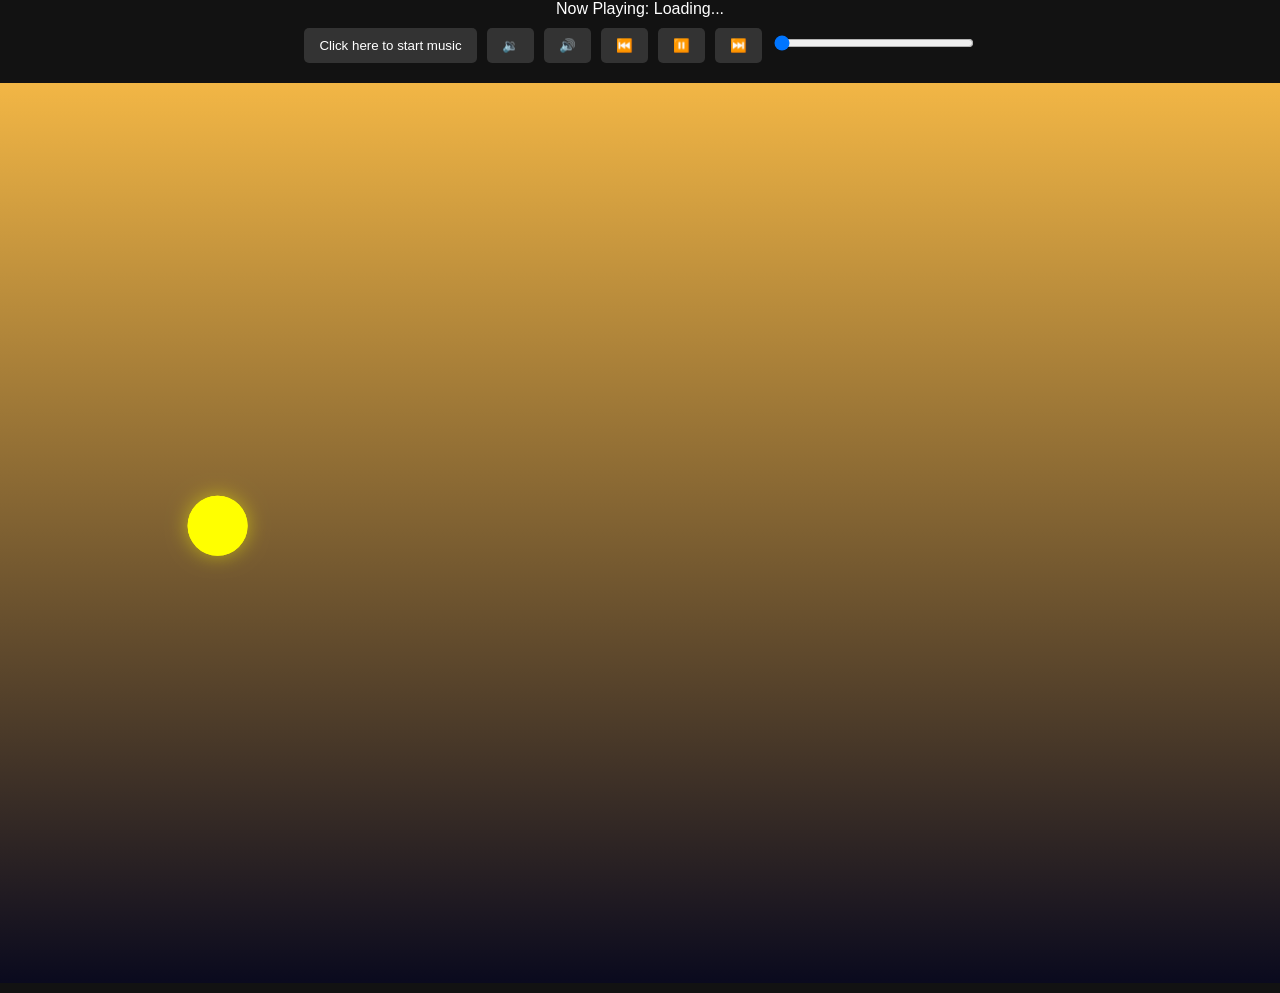
==== version_2/index.html @ 0cb49f1b "Adding version 2 which will integrate the bike and terrain with the sky and music" ====
<!DOCTYPE html>
<html lang="en">
<head>
    <meta charset="UTF-8">
    <meta name="viewport" content="width=device-width, initial-scale=1.0">
    <title>Dynamic Sky</title>
    <link rel="stylesheet" href="styles.css">
</head>
<body>
    <div id="currentTrack">Now Playing: Loading...</div>
    <div id="musicControls">

        <button class="control-btn" id="autoplayBlockedNotice" class="autoplay-notice">Click here to start music</button>
        <button class="control-btn" id="volumeDown">🔉</button>
        <button class="control-btn" id="volumeUp">🔊</button>
        <button class="control-btn" id="backBtn">⏮️</button>
        <button class="control-btn" id="pausePlay">⏸️</button>
        <button class="control-btn" id="skipBtn">⏭️</button>
        <input type="range" id="progressBar" class="progress-bar" min="0" max="100" value="0">
    </div>
    <canvas id="gameCanvas"></canvas>
    <script type="module" src="js/game.js"></script>
</body>
</html>
---- version_2/styles.css ----
/* styles.css */
body {
    margin: 0;
    display: flex;
    flex-direction: column;
    align-items: center;
    background-color: #121212;
    font-family: Arial, sans-serif;
}

canvas {
    display: block;
    margin: 10px auto;
    background-color: black;
}

#musicControls {
    display: flex;
    gap: 10px;
    margin-bottom: 10px;
}

.control-btn {
    background-color: #333;
    color: white;
    border: none;
    padding: 10px 15px;
    cursor: pointer;
    border-radius: 5px;
    transition: background-color 0.3s;
}

.control-btn:hover {
    background-color: #555;
}

#currentTrack {
    color: white;
    margin-bottom: 10px;
}

.autoplay-notice {
    color: white;
    cursor: pointer;
    background-color: rgba(0, 0, 0, 0.8);
    padding: 10px;
    position: absolute;
    top: 10px;
    left: 10px;
    z-index: 1000;
}

#progressBar {
    background-color: #333;
    height: 10px;
    border-radius: 5px;
    width: 200px;
    margin-top: 10px; /* Space below musicControls */
}
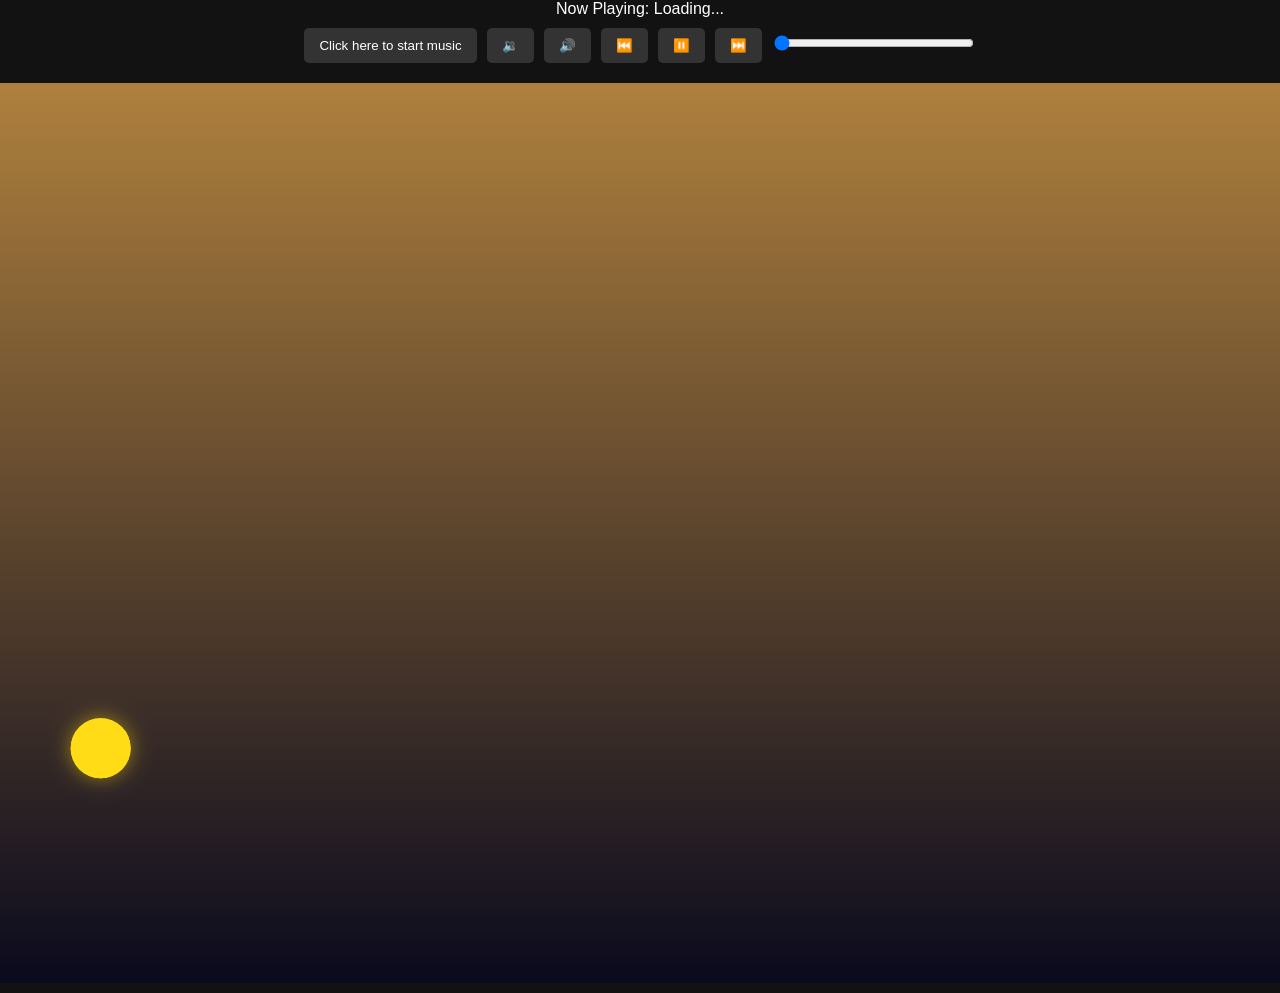
==== commit a4102e15: "Bike is on the screen and goes up/down. Terrain needs to move still" ====
--- a/version_2/index.html
+++ b/version_2/index.html
@@ -19,6 +19,7 @@
         <input type="range" id="progressBar" class="progress-bar" min="0" max="100" value="0">
     </div>
     <canvas id="gameCanvas"></canvas>
-    <script type="module" src="js/game.js"></script>
+    <!-- <script type="module" src="js/game.js"></script> -->
+    <script type="module" src="js/game_qwen.js"></script>
 </body>
 </html>
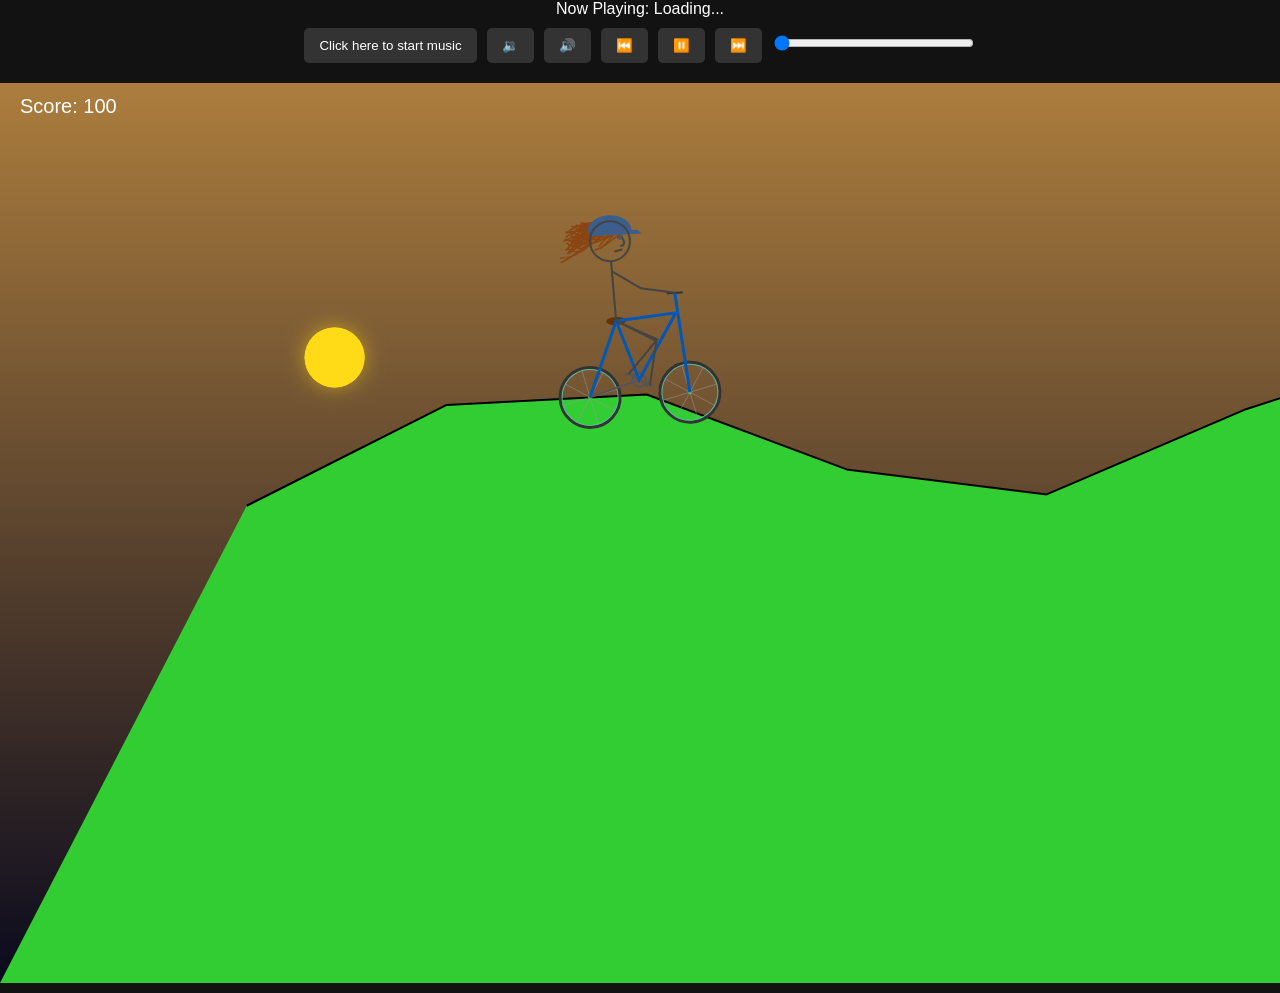
==== commit 254de978: "Renamed game.js" ====
--- a/version_2/index.html
+++ b/version_2/index.html
@@ -19,7 +19,6 @@
         <input type="range" id="progressBar" class="progress-bar" min="0" max="100" value="0">
     </div>
     <canvas id="gameCanvas"></canvas>
-    <!-- <script type="module" src="js/game.js"></script> -->
-    <script type="module" src="js/game_qwen.js"></script>
+    <script type="module" src="js/game.js"></script>
 </body>
 </html>
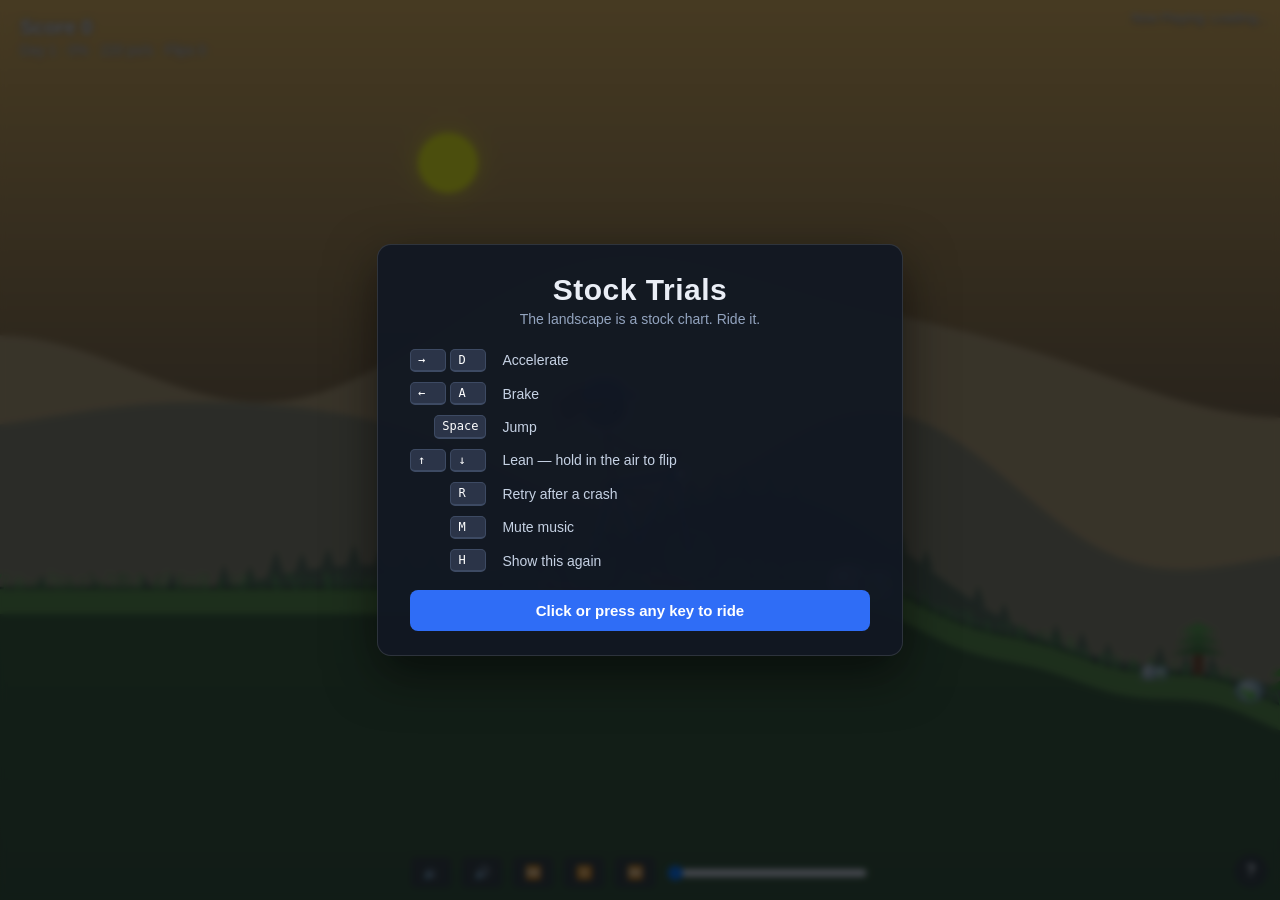
==== commit 881ca55e: "Rebuild renderer/camera/input/physics core, fix deploy blockers, go live Replaces the three competin" ====
--- a/version_2/index.html
+++ b/version_2/index.html
@@ -2,15 +2,41 @@
 <html lang="en">
 <head>
     <meta charset="UTF-8">
-    <meta name="viewport" content="width=device-width, initial-scale=1.0">
-    <title>Dynamic Sky</title>
+    <meta name="viewport" content="width=device-width, initial-scale=1.0, viewport-fit=cover">
+    <title>Stock Trials</title>
+    <link rel="icon" href="favicon.ico">
     <link rel="stylesheet" href="styles.css">
 </head>
 <body>
+    <canvas id="gameCanvas"></canvas>
+
+    <div id="helpOverlay" class="overlay">
+        <div class="panel">
+            <h1>Stock Trials</h1>
+            <p class="tagline">The landscape is a stock chart. Ride it.</p>
+
+            <dl class="controls">
+                <dt><kbd>&rarr;</kbd> <kbd>D</kbd></dt><dd>Accelerate</dd>
+                <dt><kbd>&larr;</kbd> <kbd>A</kbd></dt><dd>Brake</dd>
+                <dt><kbd>Space</kbd></dt><dd>Jump</dd>
+                <dt><kbd>&uarr;</kbd> <kbd>&darr;</kbd></dt><dd>Lean &mdash; hold in the air to flip</dd>
+                <dt><kbd>R</kbd></dt><dd>Retry after a crash</dd>
+                <dt><kbd>M</kbd></dt><dd>Mute music</dd>
+                <dt><kbd>H</kbd></dt><dd>Show this again</dd>
+            </dl>
+
+            <p class="touch-only">On touch: <b>right</b> side accelerates, <b>left</b> brakes,
+                <b>middle</b> jumps. Tilt to lean.</p>
+
+            <button id="startBtn" class="start-btn">Click or press any key to ride</button>
+        </div>
+    </div>
+
+    <button id="helpBtn" class="help-btn" title="Controls (H)" aria-label="Show controls">?</button>
+
+    <button id="autoplayBlockedNotice" class="autoplay-notice">Click here to start music</button>
     <div id="currentTrack">Now Playing: Loading...</div>
     <div id="musicControls">
-
-        <button class="control-btn" id="autoplayBlockedNotice" class="autoplay-notice">Click here to start music</button>
         <button class="control-btn" id="volumeDown">🔉</button>
         <button class="control-btn" id="volumeUp">🔊</button>
         <button class="control-btn" id="backBtn">⏮️</button>
@@ -18,7 +44,7 @@
         <button class="control-btn" id="skipBtn">⏭️</button>
         <input type="range" id="progressBar" class="progress-bar" min="0" max="100" value="0">
     </div>
-    <canvas id="gameCanvas"></canvas>
-    <script type="module" src="js/game.js"></script>
+
+    <script type="module" src="js/main.js"></script>
 </body>
-</html>+</html>
--- a/version_2/styles.css
+++ b/version_2/styles.css
@@ -1,53 +1,77 @@
 /* styles.css */
-body {
+html, body {
     margin: 0;
-    display: flex;
-    flex-direction: column;
-    align-items: center;
+    padding: 0;
+    height: 100%;
+    overflow: hidden;
     background-color: #121212;
     font-family: Arial, sans-serif;
 }
 
-canvas {
+/* The canvas is sized to the viewport in JS; keeping it fixed at the origin
+   means the document can never exceed the viewport and scroll. */
+#gameCanvas {
+    position: fixed;
+    inset: 0;
     display: block;
-    margin: 10px auto;
+    width: 100%;
+    height: 100%;
     background-color: black;
+    touch-action: none;
+}
+
+#currentTrack {
+    position: fixed;
+    top: 10px;
+    right: 12px;
+    z-index: 10;
+    color: white;
+    font-size: 13px;
+    text-shadow: 0 1px 3px rgba(0, 0, 0, 0.9);
+    pointer-events: none;
 }
 
 #musicControls {
+    position: fixed;
+    bottom: 12px;
+    left: 50%;
+    transform: translateX(-50%);
+    z-index: 10;
     display: flex;
+    align-items: center;
     gap: 10px;
-    margin-bottom: 10px;
 }
 
 .control-btn {
-    background-color: #333;
-    color: white;
-    border: none;
-    padding: 10px 15px;
+    background-color: rgba(51, 51, 51, 0.8);
+    color: white;
+    border: none;
+    padding: 8px 12px;
     cursor: pointer;
     border-radius: 5px;
     transition: background-color 0.3s;
 }
 
 .control-btn:hover {
-    background-color: #555;
-}
-
-#currentTrack {
-    color: white;
-    margin-bottom: 10px;
+    background-color: rgba(85, 85, 85, 0.9);
 }
 
 .autoplay-notice {
+    /* Hidden unless the browser actually refuses playback. Dismissing the
+       controls overlay is a user gesture, so normally music just starts and
+       this never appears. Shown by the musicAutoplayBlocked handler. */
+    display: none;
+    position: fixed;
+    top: 12px;
+    left: 50%;
+    transform: translateX(-50%);
+    z-index: 20;
     color: white;
     cursor: pointer;
     background-color: rgba(0, 0, 0, 0.8);
-    padding: 10px;
-    position: absolute;
-    top: 10px;
-    left: 10px;
-    z-index: 1000;
+    border: none;
+    border-radius: 5px;
+    padding: 10px 14px;
 }
 
 #progressBar {
@@ -55,5 +79,127 @@
     height: 10px;
     border-radius: 5px;
     width: 200px;
-    margin-top: 10px; /* Space below musicControls */
-}+}
+
+/* --- controls overlay ------------------------------------------------- */
+
+.overlay {
+    position: fixed;
+    inset: 0;
+    z-index: 50;
+    display: flex;
+    align-items: center;
+    justify-content: center;
+    background: rgba(6, 10, 18, 0.72);
+    backdrop-filter: blur(3px);
+    -webkit-backdrop-filter: blur(3px);
+}
+
+.overlay.hidden {
+    display: none;
+}
+
+.overlay .panel {
+    max-width: 460px;
+    width: calc(100% - 48px);
+    max-height: calc(100% - 48px);
+    overflow-y: auto;
+    padding: 28px 32px 24px;
+    border-radius: 14px;
+    background: rgba(18, 24, 36, 0.94);
+    border: 1px solid rgba(255, 255, 255, 0.12);
+    box-shadow: 0 18px 50px rgba(0, 0, 0, 0.55);
+    color: #eaeef6;
+    text-align: center;
+}
+
+.overlay h1 {
+    margin: 0 0 4px;
+    font-size: 30px;
+    letter-spacing: 0.5px;
+}
+
+.overlay .tagline {
+    margin: 0 0 22px;
+    color: #93a4bf;
+    font-size: 14px;
+}
+
+.overlay .controls {
+    display: grid;
+    grid-template-columns: auto 1fr;
+    gap: 10px 16px;
+    margin: 0 0 18px;
+    text-align: left;
+    align-items: center;
+}
+
+.overlay .controls dt {
+    justify-self: end;
+    white-space: nowrap;
+}
+
+.overlay .controls dd {
+    margin: 0;
+    font-size: 14px;
+    color: #c6d2e4;
+}
+
+.overlay kbd {
+    display: inline-block;
+    min-width: 20px;
+    padding: 3px 7px;
+    border-radius: 5px;
+    background: #2b3448;
+    border: 1px solid #3d4a63;
+    border-bottom-width: 2px;
+    font: 12px/1.2 ui-monospace, Menlo, Consolas, monospace;
+    color: #fff;
+}
+
+.overlay .touch-only {
+    margin: 0 0 20px;
+    font-size: 13px;
+    color: #93a4bf;
+}
+
+.start-btn {
+    width: 100%;
+    padding: 12px 16px;
+    border: none;
+    border-radius: 8px;
+    background: #2f6df6;
+    color: #fff;
+    font-size: 15px;
+    font-weight: 600;
+    cursor: pointer;
+    transition: background-color 0.2s;
+}
+
+.start-btn:hover {
+    background: #4680ff;
+}
+
+.help-btn {
+    position: fixed;
+    right: 12px;
+    bottom: 12px;
+    z-index: 10;
+    width: 34px;
+    height: 34px;
+    border: none;
+    border-radius: 50%;
+    background: rgba(51, 51, 51, 0.8);
+    color: white;
+    font-size: 16px;
+    font-weight: bold;
+    cursor: pointer;
+}
+
+.help-btn:hover {
+    background: rgba(85, 85, 85, 0.95);
+}
+
+@media (hover: hover) {
+    .overlay .touch-only { display: none; }
+}
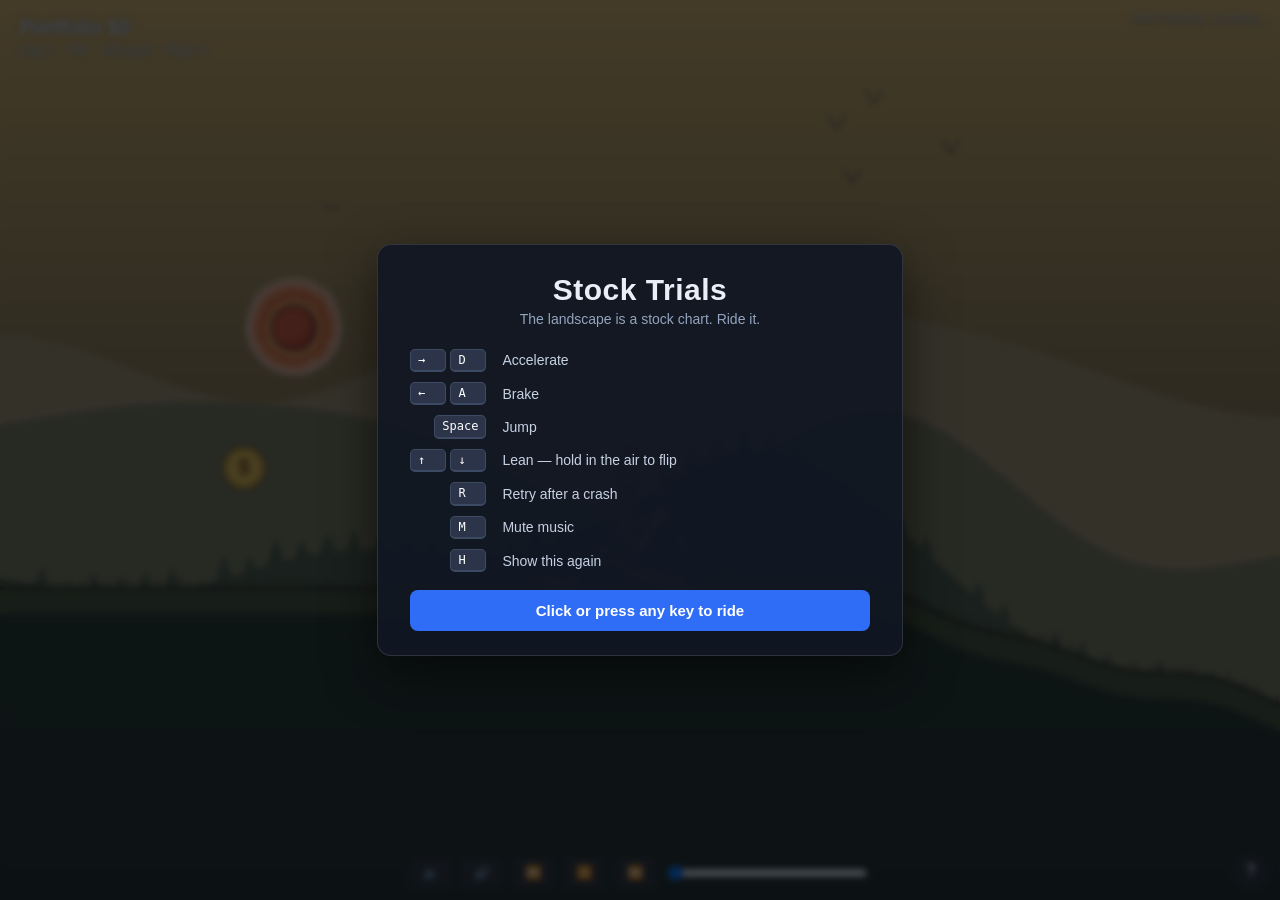
==== commit 28b39063: "Make mobile actually playable: touch buttons, landscape lock, crash-restart fix Mobile was non-funct" ====
--- a/version_2/index.html
+++ b/version_2/index.html
@@ -3,12 +3,28 @@
 <head>
     <meta charset="UTF-8">
     <meta name="viewport" content="width=device-width, initial-scale=1.0, viewport-fit=cover">
+    <meta name="theme-color" content="#121212">
     <title>Stock Trials</title>
     <link rel="icon" href="favicon.ico">
     <link rel="stylesheet" href="styles.css">
 </head>
 <body>
     <canvas id="gameCanvas"></canvas>
+
+    <div id="rotateOverlay" class="overlay rotate-overlay" aria-hidden="true">
+        <div class="panel">
+            <p class="rotate-icon" aria-hidden="true">&#8635;</p>
+            <p>Rotate your device to landscape to play.</p>
+        </div>
+    </div>
+
+    <div id="touchControls" class="touch-controls" aria-hidden="true">
+        <div class="touch-group touch-group--left">
+            <button id="btnBrake" class="touch-btn touch-btn--brake" aria-label="Brake">&#9664;</button>
+            <button id="btnAccel" class="touch-btn touch-btn--accel" aria-label="Accelerate">&#9654;</button>
+        </div>
+        <button id="btnJump" class="touch-btn touch-btn--jump" aria-label="Jump">&#9650;</button>
+    </div>
 
     <div id="helpOverlay" class="overlay">
         <div class="panel">
@@ -25,8 +41,9 @@
                 <dt><kbd>H</kbd></dt><dd>Show this again</dd>
             </dl>
 
-            <p class="touch-only">On touch: <b>right</b> side accelerates, <b>left</b> brakes,
-                <b>middle</b> jumps. Tilt to lean.</p>
+            <p class="touch-only">On touch: use the on-screen buttons to accelerate, brake and jump.
+                Tilt your device to lean in the air &mdash; or drag on screen if tilt isn't available.
+                Tap Jump to retry after a crash.</p>
 
             <button id="startBtn" class="start-btn">Click or press any key to ride</button>
         </div>
--- a/version_2/styles.css
+++ b/version_2/styles.css
@@ -3,6 +3,7 @@
     margin: 0;
     padding: 0;
     height: 100%;
+    height: 100dvh;
     overflow: hidden;
     background-color: #121212;
     font-family: Arial, sans-serif;
@@ -203,3 +204,93 @@
 @media (hover: hover) {
     .overlay .touch-only { display: none; }
 }
+
+/* --- rotate-to-landscape prompt ---------------------------------------- */
+/* pointer:coarse (not hover/orientation alone) is what keeps a merely
+   narrow/tall desktop window - mouse input, pointer:fine - from ever
+   matching this: only a touch device's real portrait orientation does. */
+
+.rotate-overlay {
+    display: none;
+    z-index: 100; /* above .overlay's default 50, so it wins over a help panel left open */
+    text-align: center;
+}
+
+.rotate-overlay .rotate-icon {
+    font-size: 48px;
+    margin: 0 0 8px;
+    animation: rotate-hint 1.6s ease-in-out infinite;
+}
+
+@keyframes rotate-hint {
+    0%, 100% { transform: rotate(0deg); }
+    50% { transform: rotate(90deg); }
+}
+
+@media (pointer: coarse) and (orientation: portrait) {
+    .rotate-overlay { display: flex; }
+}
+
+/* --- on-screen touch controls ------------------------------------------ */
+
+.touch-controls {
+    display: none;
+    position: fixed;
+    inset: 0;
+    z-index: 15; /* above canvas, below the help/rotate overlays */
+    pointer-events: none; /* let drag-to-lean reach the canvas through the gaps */
+}
+
+@media (pointer: coarse) {
+    .touch-controls { display: flex; }
+}
+
+.touch-group {
+    position: absolute;
+    bottom: max(16px, env(safe-area-inset-bottom));
+    left: max(16px, env(safe-area-inset-left));
+    display: flex;
+    gap: 14px;
+}
+
+.touch-btn {
+    pointer-events: auto;
+    touch-action: none;
+    -webkit-user-select: none;
+    user-select: none;
+    width: 64px;
+    height: 64px;
+    border-radius: 50%;
+    border: 2px solid rgba(255, 255, 255, 0.35);
+    background: rgba(51, 51, 51, 0.55);
+    color: white;
+    font-size: 24px;
+    display: flex;
+    align-items: center;
+    justify-content: center;
+}
+
+.touch-btn:active {
+    background: rgba(85, 85, 85, 0.85);
+}
+
+.touch-btn--jump {
+    position: absolute;
+    right: max(16px, env(safe-area-inset-right));
+    bottom: max(16px, env(safe-area-inset-bottom));
+    width: 76px;
+    height: 76px;
+    font-size: 28px;
+    background: rgba(47, 109, 246, 0.55);
+}
+
+/* The "?" button's default bottom-right spot is now the jump button's -
+   move it out of the way rather than let them overlap. */
+@media (pointer: coarse) {
+    .help-btn {
+        top: max(12px, env(safe-area-inset-top));
+        left: max(12px, env(safe-area-inset-left));
+        right: auto;
+        bottom: auto;
+    }
+}
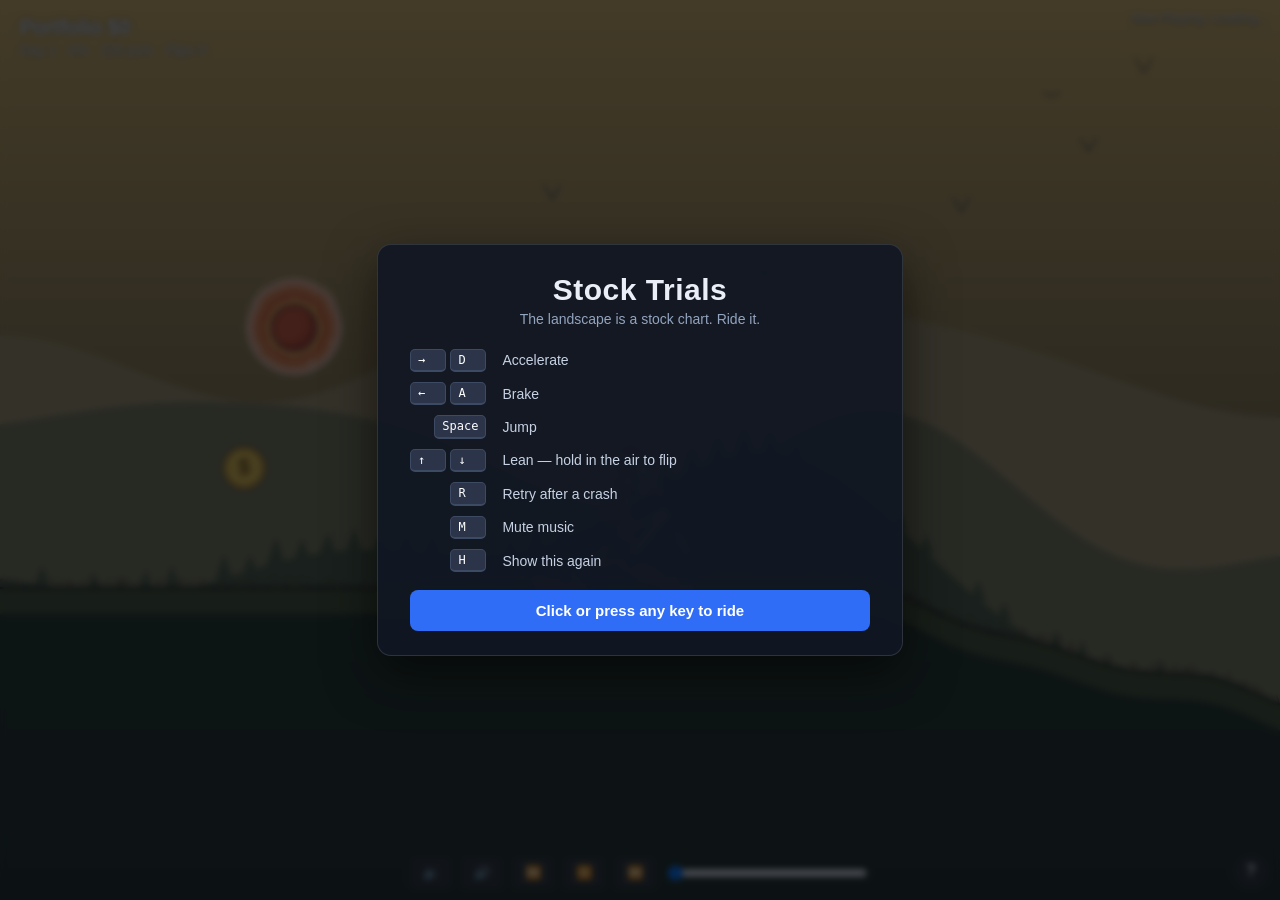
==== commit 9900dcd9: "Fix respawn auto-jump, add fullscreen on mobile, add lean buttons - The jump press that doubles as c" ====
--- a/version_2/index.html
+++ b/version_2/index.html
@@ -20,6 +20,8 @@
 
     <div id="touchControls" class="touch-controls" aria-hidden="true">
         <div class="touch-group touch-group--left">
+            <button id="btnLeanBack" class="touch-btn touch-btn--lean" aria-label="Lean back">&uarr;</button>
+            <button id="btnLeanFwd" class="touch-btn touch-btn--lean" aria-label="Lean forward">&darr;</button>
             <button id="btnBrake" class="touch-btn touch-btn--brake" aria-label="Brake">&#9664;</button>
             <button id="btnAccel" class="touch-btn touch-btn--accel" aria-label="Accelerate">&#9654;</button>
         </div>
@@ -41,9 +43,8 @@
                 <dt><kbd>H</kbd></dt><dd>Show this again</dd>
             </dl>
 
-            <p class="touch-only">On touch: use the on-screen buttons to accelerate, brake and jump.
-                Tilt your device to lean in the air &mdash; or drag on screen if tilt isn't available.
-                Tap Jump to retry after a crash.</p>
+            <p class="touch-only">On touch: use the on-screen buttons to accelerate, brake, jump and lean
+                (tilting or dragging the screen also works). Tap Jump to retry after a crash.</p>
 
             <button id="startBtn" class="start-btn">Click or press any key to ride</button>
         </div>
--- a/version_2/styles.css
+++ b/version_2/styles.css
@@ -248,9 +248,13 @@
 .touch-group {
     position: absolute;
     bottom: max(16px, env(safe-area-inset-bottom));
+}
+
+.touch-group--left {
     left: max(16px, env(safe-area-inset-left));
-    display: flex;
-    gap: 14px;
+    display: grid;
+    grid-template-columns: repeat(2, 64px);
+    gap: 10px;
 }
 
 .touch-btn {
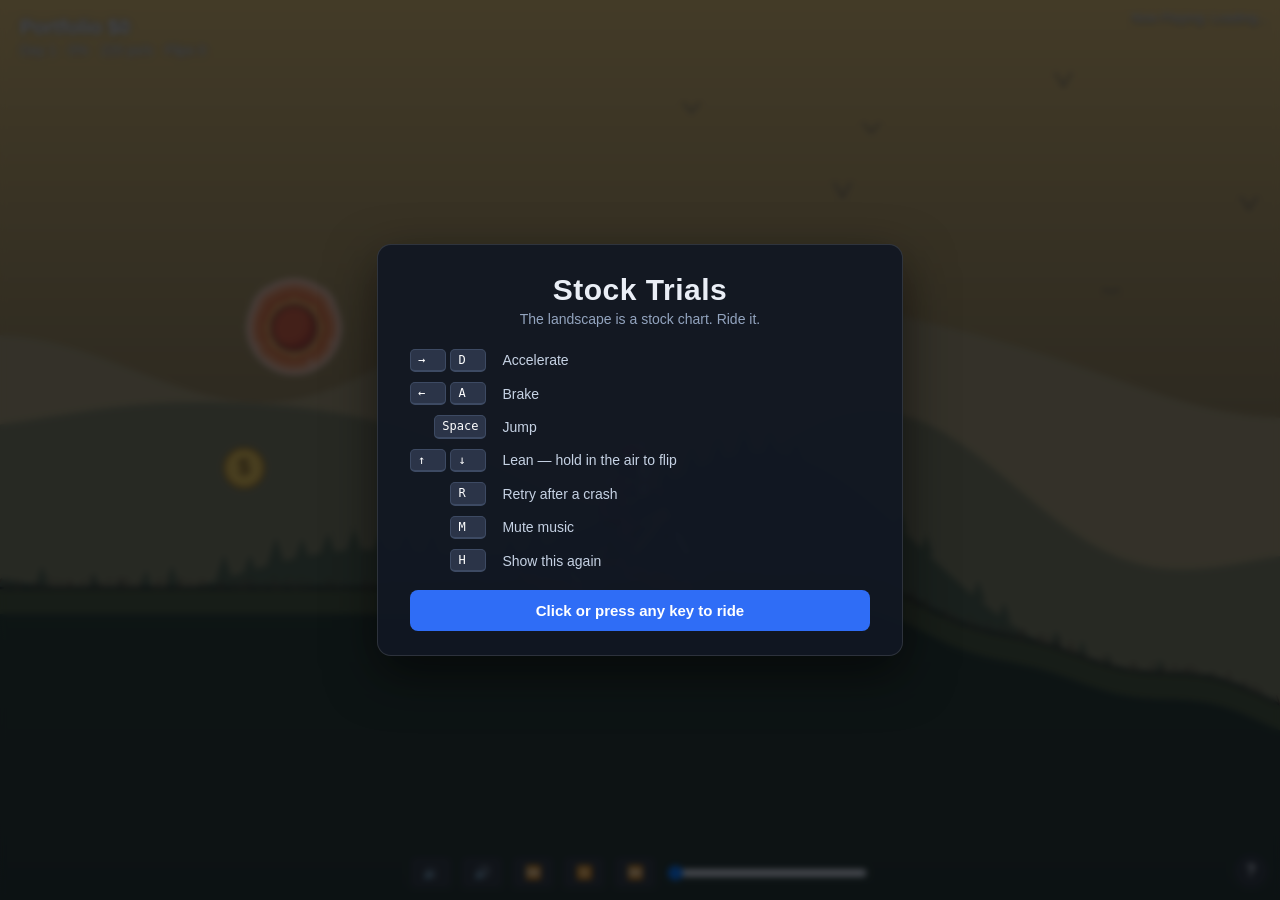
==== commit 0769de19: "Only force landscape where fullscreen can actually pay for it iOS Safari has no Fullscreen API for a" ====
--- a/version_2/index.html
+++ b/version_2/index.html
@@ -7,6 +7,15 @@
     <title>Stock Trials</title>
     <link rel="icon" href="favicon.ico">
     <link rel="stylesheet" href="styles.css">
+    <script>
+        // Runs synchronously before first paint so the CSS gate below never
+        // flashes. Browsers with no Fullscreen API (iOS Safari in a regular
+        // tab) can't reclaim the chrome-bar space a landscape lock is meant
+        // to earn back, so the rotate-block overlay skips them entirely -
+        // forcing a rotation that buys nothing is worse than just letting
+        // portrait play happen.
+        document.documentElement.classList.toggle('no-fullscreen', !document.documentElement.requestFullscreen);
+    </script>
 </head>
 <body>
     <canvas id="gameCanvas"></canvas>
--- a/version_2/styles.css
+++ b/version_2/styles.css
@@ -228,7 +228,7 @@
 }
 
 @media (pointer: coarse) and (orientation: portrait) {
-    .rotate-overlay { display: flex; }
+    html:not(.no-fullscreen) .rotate-overlay { display: flex; }
 }
 
 /* --- on-screen touch controls ------------------------------------------ */
